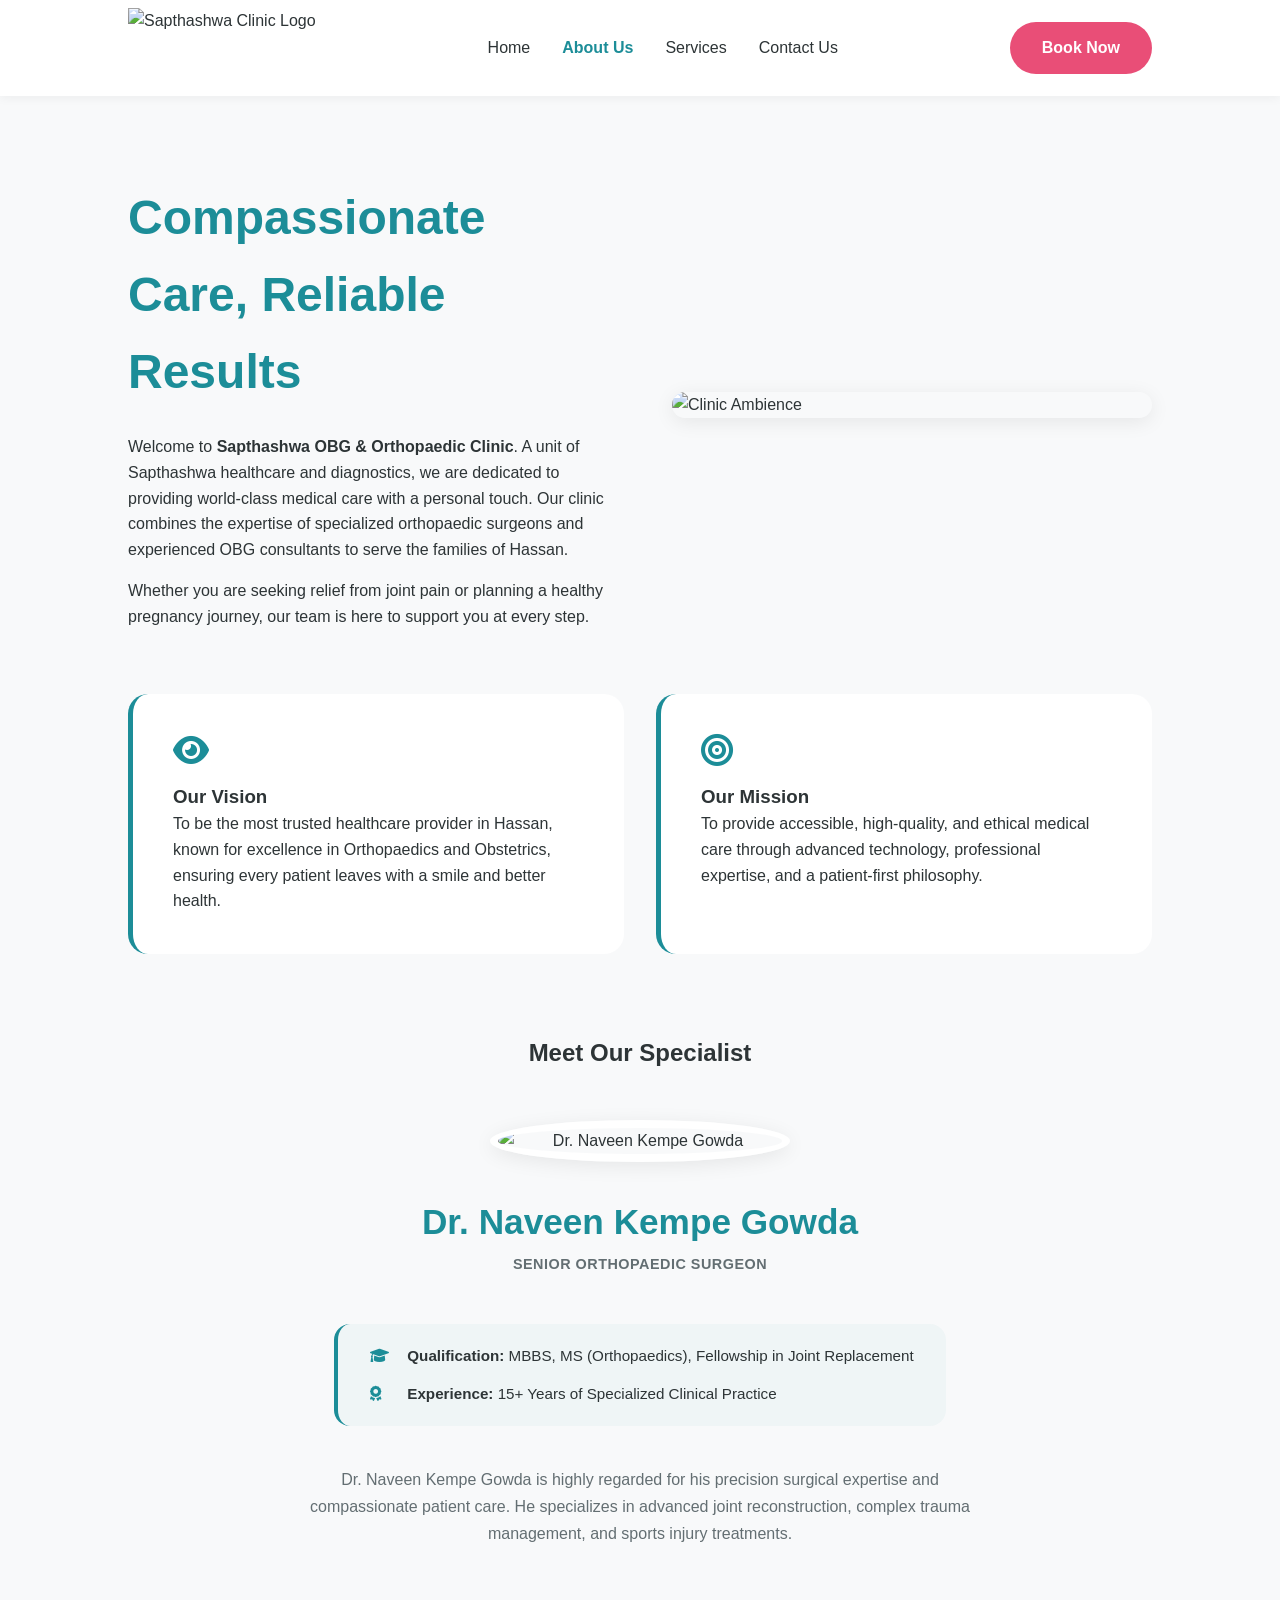
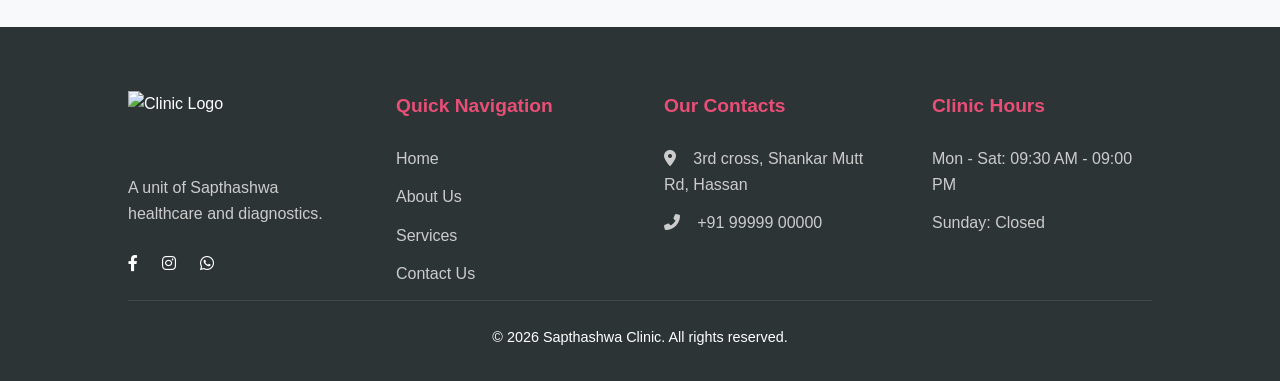
==== about.html @ f2c83adf "Add files via upload" ====
<!DOCTYPE html>
<html lang="en">
<head>
    <meta charset="UTF-8">
    <meta name="viewport" content="width=device-width, initial-scale=1.0">
    <title>About Us - Sapthashwa Clinic</title>
    <link rel="stylesheet" href="style.css">
    <link rel="stylesheet" href="https://cdnjs.cloudflare.com/ajax/libs/font-awesome/6.0.0/css/all.min.css">
</head>
<body>

    <nav class="navbar">
        <div class="logo">
            <img src="images/clinic_logo.jpeg" alt="Sapthashwa Clinic Logo">
        </div>
        <input type="checkbox" id="nav-toggle" class="nav-toggle-check">
        <label for="nav-toggle" class="nav-overlay"></label>
        <label for="nav-toggle" class="menu-toggle" aria-label="Toggle navigation">
            <span class="bar"></span>
            <span class="bar"></span>
            <span class="bar"></span>
        </label>
        <ul class="nav-links">
            <li><a href="index.html">Home</a></li>
            <li><a href="about.html" class="active">About Us</a></li>
            <li><a href="services.html">Services</a></li>
            <li><a href="contact.html">Contact Us</a></li>
            <li class="mobile-only"><a href="appointment.html" class="btn">Book Now</a></li>
        </ul>
        <a href="appointment.html" class="btn desktop-only">Book Now</a>
    </nav>

    <div class="about-page">
        <section class="about-hero">
            <div class="about-content">
                <h1 class="hero-title">Compassionate Care, Reliable Results</h1>
                <p>Welcome to <strong>Sapthashwa OBG & Orthopaedic Clinic</strong>. A unit of Sapthashwa healthcare and diagnostics, we are dedicated to providing world-class medical care with a personal touch. Our clinic combines the expertise of specialized orthopaedic surgeons and experienced OBG consultants to serve the families of Hassan.</p>
                <p style="margin-top: 1rem;">Whether you are seeking relief from joint pain or planning a healthy pregnancy journey, our team is here to support you at every step.</p>
            </div>
            <div class="about-image">
                <img src="images/hero.png" alt="Clinic Ambience">
            </div>
        </section>

        <section class="mission-vision">
            <div class="mv-card">
                <i class="fas fa-eye"></i>
                <h3>Our Vision</h3>
                <p>To be the most trusted healthcare provider in Hassan, known for excellence in Orthopaedics and Obstetrics, ensuring every patient leaves with a smile and better health.</p>
            </div>
            <div class="mv-card">
                <i class="fas fa-bullseye"></i>
                <h3>Our Mission</h3>
                <p>To provide accessible, high-quality, and ethical medical care through advanced technology, professional expertise, and a patient-first philosophy.</p>
            </div>
        </section>

        <section class="doctor-profile">
            <h2 class="doctor-heading">Meet Our Specialist</h2>
            <div class="doctor-profile-inner">
                <img src="images/doctor.webp" alt="Dr. Naveen Kempe Gowda" class="doctor-photo">
                <div class="doctor-info">
                    <h3 class="doctor-name">Dr. Naveen Kempe Gowda</h3>
                    <p style="font-weight: 600; color: var(--light-text); margin-bottom: 1.5rem; letter-spacing: 0.5px; text-transform: uppercase; font-size: 0.9rem;">Senior Orthopaedic Surgeon</p>
                    
                    <div class="doctor-details-box">
                        <p style="margin: 0; font-size: 0.95rem; color: var(--text-color);"><i class="fas fa-graduation-cap" style="color: var(--primary-color); margin-right: 0.8rem; width: 20px;"></i> <strong>Qualification:</strong> MBBS, MS (Orthopaedics), Fellowship in Joint Replacement</p>
                        <p style="margin: 0; font-size: 0.95rem; color: var(--text-color);"><i class="fas fa-award" style="color: var(--primary-color); margin-right: 0.8rem; width: 20px;"></i> <strong>Experience:</strong> 15+ Years of Specialized Clinical Practice</p>
                    </div>
                    
                    <p style="color: var(--light-text); max-width: 700px; margin: 1rem auto 0; line-height: 1.7; font-size: 1rem;">
                        Dr. Naveen Kempe Gowda is highly regarded for his precision surgical expertise and compassionate patient care. He specializes in advanced joint reconstruction, complex trauma management, and sports injury treatments.
                    </p>
                </div>
            </div>
        </section>
    </div>

    <!-- Footer -->
    <footer>
        <div class="footer-grid">
            <div class="footer-col" style="text-align: left;">
                <img src="images/clinic_logo.jpeg" alt="Clinic Logo" style="height: 60px; margin-bottom: 1.5rem;">
                <p>A unit of Sapthashwa healthcare and diagnostics.</p>
                <div style="margin-top: 1.5rem; display: flex; gap: 1.5rem;">
                    <a href="#" style="color: white;"><i class="fab fa-facebook-f"></i></a>
                    <a href="#" style="color: white;"><i class="fab fa-instagram"></i></a>
                    <a href="https://wa.me/919999900000" style="color: white;"><i class="fab fa-whatsapp"></i></a>
                </div>
            </div>
            <div class="footer-col">
                <h4>Quick Navigation</h4>
                <ul style="list-style: none; padding: 0;">
                    <li><a href="index.html" style="color: #ccc; text-decoration: none;">Home</a></li>
                    <li><a href="about.html" style="color: #ccc; text-decoration: none;">About Us</a></li>
                    <li><a href="services.html" style="color: #ccc; text-decoration: none;">Services</a></li>
                    <li><a href="contact.html" style="color: #ccc; text-decoration: none;">Contact Us</a></li>
                </ul>
            </div>
            <div class="footer-col">
                <h4>Our Contacts</h4>
                <p style="color: #ccc;"><i class="fas fa-map-marker-alt" style="margin-right: 0.8rem;"></i> 3rd cross, Shankar Mutt Rd, Hassan</p>
                <p style="color: #ccc;"><i class="fas fa-phone-alt" style="margin-right: 0.8rem;"></i> +91 99999 00000</p>
            </div>
            <div class="footer-col">
                <h4>Clinic Hours</h4>
                <p style="color: #ccc;">Mon - Sat: 09:30 AM - 09:00 PM</p>
                <p style="color: #ccc;">Sunday: Closed</p>
            </div>
        </div>
        <div class="footer-bottom">
            <p>&copy; 2026 Sapthashwa Clinic. All rights reserved.</p>
        </div>
    </footer>

</body>
</html>
---- style.css ----
:root {
    --primary-color: #1c8d98;
    --primary-dark: #146e77;
    --secondary-color: #e94e77;
    --secondary-dark: #c82e56;
    --text-color: #2d3436;
    --light-text: #636e72;
    --bg-color: #f8f9fa;
    --white: #ffffff;
    --shadow: 0 4px 20px rgba(0, 0, 0, 0.08);
    --glass-bg: rgba(255, 255, 255, 0.9);
}

* {
    margin: 0;
    padding: 0;
    box-sizing: border-box;
}

body {
    font-family: 'Inter', -apple-system, BlinkMacSystemFont, 'Segoe UI', Roboto, sans-serif;
    color: var(--text-color);
    line-height: 1.6;
    background-color: var(--bg-color);
    padding-top: 100px;
    overflow-x: hidden;
}

/* Make all images scale responsively by default */
img {
    max-width: 100%;
    height: auto;
    display: block;
}

/* Utility classes to replace inline fixed sizes */
.hero-title {
    color: var(--primary-color);
    font-size: 3rem;
    margin-bottom: 1.5rem;
}

.doctor-photo {
    width: 100%;
    max-width: 300px;
    height: auto;
    border-radius: 50%;
    object-fit: cover;
    border: 8px solid var(--white);
    box-shadow: var(--shadow);
}

.doctor-name {
    color: var(--primary-color);
    font-size: 2.2rem;
    font-weight: 700;
    margin-bottom: 0.2rem;
}

/* Navbar */
.navbar {
    display: flex;
    justify-content: space-between;
    align-items: center;
    padding: 0.5rem 10%;
    background: var(--white);
    position: fixed;
    top: 0;
    left: 0;
    width: 100%;
    z-index: 1000;
    box-shadow: 0 2px 10px rgba(0,0,0,0.05);
}

.logo img {
    height: 80px;
    width: auto;
    object-fit: contain;
}
/* keep logo as inline element so navbar alignment remains consistent */
.logo img {
    display: inline-block;
    vertical-align: middle;
}

.nav-links {
    display: flex;
    gap: 2rem;
    list-style: none;
}

.nav-links a {
    text-decoration: none;
    color: var(--text-color);
    font-weight: 500;
    transition: color 0.3s;
}

.nav-links a:hover {
    color: var(--primary-color);
}

.nav-links a.active {
    color: var(--primary-color);
    font-weight: 600;
}

/* Hero Section */
.hero {
    position: relative;
    height: 90vh;
    display: flex;
    align-items: center;
    padding: 0 10%;
    overflow: hidden;
}

.hero-slider {
    position: absolute;
    top: 0;
    left: 0;
    width: 100%;
    height: 100%;
    z-index: -1;
}

/* Pure CSS Hero Slider */
.hero-slider img {
    position: absolute;
    width: 100%;
    height: 100%;
    object-fit: cover;
    opacity: 0;
    animation: cssSlider 12s infinite;
}

.hero-slider img:nth-child(1) { animation-delay: 0s; }
.hero-slider img:nth-child(2) { animation-delay: 4s; }
.hero-slider img:nth-child(3) { animation-delay: 8s; }

@keyframes cssSlider {
    0% { opacity: 0; }
    8% { opacity: 1; }
    33% { opacity: 1; }
    41% { opacity: 0; }
    100% { opacity: 0; }
}

.hero-overlay {
    position: absolute;
    top: 0;
    left: 0;
    width: 100%;
    height: 100%;
    background: linear-gradient(90deg, rgba(255,255,255,0.9) 30%, rgba(255,255,255,0.2) 100%);
    z-index: 0;
}

.hero-content {
    position: relative;
    z-index: 1;
    max-width: 600px;
}

.hero-content h1 {
    font-size: 3.5rem;
    color: var(--primary-color);
    margin-bottom: 2rem;
    line-height: 1.2;
}

.hero-btns {
    display: flex;
    gap: 1.5rem;
}

/* Removed Appointment Modal Logic as it's now a separate page */

.form-group {
    margin-bottom: 1rem;
}

.form-group label {
    display: block;
    margin-bottom: 0.3rem;
    font-weight: 500;
}

.form-group input, .form-group select {
    width: 100%;
    padding: 0.8rem;
    border: 1px solid #ddd;
    border-radius: 8px;
    outline: none;
    transition: border-color 0.3s;
}

.form-group input:focus {
    border-color: var(--primary-color);
}

.btn {
    display: inline-block;
    padding: 0.8rem 2rem;
    background: var(--secondary-color);
    color: var(--white);
    text-decoration: none;
    border-radius: 50px;
    font-weight: 600;
    transition: all 0.3s;
    border: none;
    cursor: pointer;
}

.btn:hover {
    background: var(--secondary-dark);
    transform: translateY(-2px);
    box-shadow: 0 5px 15px rgba(233, 78, 119, 0.3);
}

/* Service Cards */
.services-section {
    padding: 5rem 10%;
    text-align: center;
}

.services-grid {
    display: grid;
    grid-template-columns: repeat(auto-fit, minmax(300px, 1fr));
    gap: 2rem;
    margin-top: 3rem;
}

.service-card {
    background: var(--white);
    padding: 0;
    border-radius: 20px;
    box-shadow: var(--shadow);
    transition: all 0.5s ease;
    cursor: pointer;
    text-align: left;
    overflow: hidden;
    position: relative;
}

.service-img {
    width: 100%;
    height: 200px;
    object-fit: cover;
}

.service-content {
    padding: 1.5rem;
}

.service-details {
    max-height: 0;
    opacity: 0;
    overflow: hidden;
    transition: all 0.5s ease;
}

.service-card:hover .service-details {
    max-height: 200px;
    opacity: 1;
    margin-top: 1rem;
}

.service-card:hover {
    transform: translateY(-10px);
    box-shadow: 0 15px 30px rgba(0, 0, 0, 0.12);
}

.service-icon {
    width: 60px;
    height: 60px;
    background: rgba(28, 141, 152, 0.1);
    border-radius: 12px;
    display: flex;
    align-items: center;
    justify-content: center;
    margin-bottom: 1.5rem;
    color: var(--primary-color);
    font-size: 1.5rem;
}

/* About Section */
.about-page {
    padding: 5rem 10%;
}

.about-hero {
    display: grid;
    grid-template-columns: 1fr 1fr;
    gap: 4rem;
    align-items: center;
}

.about-image img {
    width: 100%;
    border-radius: 30px;
    box-shadow: var(--shadow);
}

.mission-vision {
    display: grid;
    grid-template-columns: 1fr 1fr;
    gap: 2rem;
    margin-top: 4rem;
}

.mv-card {
    background: var(--white);
    padding: 2.5rem;
    border-radius: 20px;
    border-left: 5px solid var(--primary-color);
    transition: all 0.5s cubic-bezier(0.4, 0, 0.2, 1);
}

.mv-card:hover {
    transform: scale(1.05);
    background: var(--primary-color);
    color: var(--white);
}

.mv-card:hover i {
    color: var(--white);
}

.mv-card i {
    font-size: 2rem;
    margin-bottom: 1rem;
    color: var(--primary-color);
    transition: color 0.3s;
}

/* Chatbot */
.chatbot-container {
    position: fixed;
    bottom: 20px;
    right: 20px;
    z-index: 2000;
}

/* Pure CSS Chatbot Toggle */
#chat-toggle-check {
    display: none;
}

.chat-label {
    width: 60px;
    height: 60px;
    background: var(--primary-color);
    color: var(--white);
    border-radius: 50%;
    display: flex;
    align-items: center;
    justify-content: center;
    font-size: 1.5rem;
    cursor: pointer;
    box-shadow: 0 5px 20px rgba(0,0,0,0.2);
    transition: transform 0.3s;
}

.chat-label:hover {
    transform: scale(1.1);
}

.chat-window {
    position: absolute;
    bottom: 80px;
    right: 0;
    width: 350px;
    height: 450px;
    background: var(--white);
    border-radius: 20px;
    box-shadow: var(--shadow);
    display: none; /* Default hidden */
    flex-direction: column;
    overflow: hidden;
    animation: slideUp 0.3s ease-out;
}

@keyframes slideUp {
    from { transform: translateY(20px); opacity: 0; }
    to { transform: translateY(0); opacity: 1; }
}

#chat-toggle-check:checked ~ .chat-window {
    display: flex;
}

.chat-header {
    background: var(--primary-color);
    color: var(--white);
    padding: 1rem;
    display: flex;
    justify-content: space-between;
    align-items: center;
}

.chat-messages {
    flex: 1;
    padding: 1rem;
    overflow-y: auto;
    background: #f0f2f5;
}

.message {
    margin-bottom: 1rem;
    padding: 0.8rem;
    border-radius: 12px;
    max-width: 80%;
}

.bot-msg {
    background: var(--white);
    align-self: flex-start;
}

.user-msg {
    background: var(--primary-color);
    color: var(--white);
    align-self: flex-end;
    margin-left: auto;
}

.chat-input {
    padding: 1rem;
    display: flex;
    gap: 0.5rem;
    border-top: 1px solid #eee;
}

.chat-input input {
    flex: 1;
    padding: 0.5rem;
    border: 1px solid #ddd;
    border-radius: 5px;
}

/* Footer */
footer {
    background: #2d3436;
    color: var(--white);
    padding: 4rem 10% 2rem;
}

.footer-grid {
    display: grid;
    grid-template-columns: repeat(auto-fit, minmax(200px, 1fr));
    gap: 3rem;
    align-items: start;
    text-align: left;
}

.footer-col h4 {
    color: var(--secondary-color);
    margin-bottom: 1.5rem;
    font-size: 1.2rem;
}

.footer-col p {
    color: #ccc;
    margin-bottom: 0.8rem;
}

.footer-col li {
    margin-bottom: 0.8rem;
}

.footer-bottom {
    text-align: center;
    padding-top: 25px;
    border-top: 1px solid rgba(255,255,255,0.1);
    font-size: 0.9rem;
}

/* Navigation desktop/mobile classes */
.desktop-only {
    display: inline-block;
}
.mobile-only {
    display: none;
}

.nav-toggle-check {
    display: none;
}

.nav-overlay {
    position: fixed;
    top: 80px;
    left: 0;
    width: 100vw;
    height: calc(100vh - 80px);
    background: rgba(0, 0, 0, 0.4);
    backdrop-filter: blur(4px);
    z-index: 998;
    cursor: pointer;
    opacity: 0;
    visibility: hidden;
    transition: opacity 0.3s ease, visibility 0.3s ease;
    pointer-events: none;
}

.menu-toggle {
    display: none;
    flex-direction: column;
    justify-content: space-between;
    width: 28px;
    height: 20px;
    background: transparent;
    border: none;
    cursor: pointer;
    padding: 0;
    z-index: 1005;
}

.menu-toggle .bar {
    height: 3px;
    width: 100%;
    background-color: var(--text-color);
    border-radius: 4px;
    transition: all 0.3s cubic-bezier(0.25, 0.8, 0.25, 1);
}

/* Form Layout Classes */
.form-row {
    display: grid;
    gap: 2rem;
    margin-top: 1.5rem;
}
.form-row-2 {
    grid-template-columns: 1fr 1fr;
}
.form-row-3 {
    grid-template-columns: 1fr 1fr 1fr;
}

/* Contact Layout Classes */
.contact-grid {
    grid-template-columns: 1fr 1.5fr;
}

/* Doctor Details Info Box with Hover Effect */
.doctor-details-box {
    margin: 1.5rem 0;
    display: inline-flex;
    flex-direction: column;
    align-items: flex-start;
    text-align: left;
    gap: 0.8rem;
    background: rgba(28, 141, 152, 0.04);
    padding: 1.25rem 2rem;
    border-radius: 16px;
    border-left: 4px solid var(--primary-color);
    transition: all 0.3s cubic-bezier(0.4, 0, 0.2, 1);
}

.doctor-details-box:hover {
    transform: translateY(-3px);
    box-shadow: 0 10px 25px rgba(28, 141, 152, 0.08);
    background: rgba(28, 141, 152, 0.07);
    border-left-color: var(--secondary-color);
}

/* Doctor profile layout moved from inline styles */
.doctor-profile {
    margin-top: 5rem;
    text-align: center;
}

.doctor-heading {
    margin-bottom: 3rem;
}

.doctor-profile-inner {
    display: flex;
    flex-direction: column;
    align-items: center;
    gap: 2rem;
}

.doctor-info {
    max-width: 800px;
}

/* Responsive */
@media (max-width: 768px) {
    .desktop-only {
        display: none !important;
    }
    .mobile-only {
        display: block !important;
    }
    
    .menu-toggle {
        display: flex;
    }
    
    .navbar {
        padding: 1rem 5%;
        height: 80px;
    }

    /* Ensure navbar items stay aligned on small screens */
    .navbar {
        align-items: center;
    }

    .logo {
        display: flex;
        align-items: center;
        gap: 0.5rem;
    }

    /* push hamburger to the right for consistent alignment */
    .menu-toggle {
        margin-left: auto;
        display: flex;
        align-items: center;
    }
    
    body {
        padding-top: 80px !important;
    }
    
    .logo img {
        height: 50px;
    }
    
    .nav-links {
        position: fixed;
        top: 80px;
        right: -100%;
        width: 80%;
        max-width: 320px;
        height: calc(100vh - 80px);
        background: var(--white);
        box-shadow: -5px 0 15px rgba(0,0,0,0.05);
        flex-direction: column;
        align-items: center;
        justify-content: flex-start;
        padding: 3rem 2rem;
        gap: 2rem;
        transition: right 0.4s cubic-bezier(0.25, 0.8, 0.25, 1);
        z-index: 999;
    }
    
    /* Toggle Checkbox selectors for Mobile Nav Menu */
    .nav-toggle-check:checked ~ .nav-links {
        right: 0;
    }
    
    .nav-toggle-check:checked ~ .nav-overlay {
        opacity: 1;
        visibility: visible;
        pointer-events: auto;
    }
    
    /* Hamburger to X animation */
    .nav-toggle-check:checked ~ .menu-toggle .bar:nth-child(1) {
        transform: translateY(8px) rotate(45deg);
    }
    
    .nav-toggle-check:checked ~ .menu-toggle .bar:nth-child(2) {
        opacity: 0;
        transform: translateX(-10px);
    }
    
    .nav-toggle-check:checked ~ .menu-toggle .bar:nth-child(3) {
        transform: translateY(-9px) rotate(-45deg);
    }
    
    .nav-links li {
        width: 100%;
        text-align: center;
    }
    
    .nav-links a {
        display: block;
        font-size: 1.2rem;
        padding: 0.5rem 0;
    }
    
    .nav-links .mobile-only .btn {
        margin-top: 1rem;
        display: inline-block;
        width: 100%;
        text-align: center;
    }

    /* Hero Section Stacking for Mobile */
    .hero {
        display: flex;
        flex-direction: column;
        height: auto;
        min-height: auto;
        padding: 0;
        background: var(--bg-color);
        overflow: visible;
    }
    
    .hero-slider {
        position: relative;
        width: 100%;
        height: 300px;
        order: 1;
        z-index: 1;
    }
    
    .hero-slider img {
        position: absolute;
        width: 100%;
        height: 100%;
        object-fit: cover;
    }
    
    .hero-overlay {
        display: none;
    }
    
    .hero-content {
        order: 2;
        padding: 3rem 5% 4rem;
        max-width: 100%;
        text-align: center;
    }
    
    .hero-content h1 {
        font-size: 2.2rem;
        margin-bottom: 1.5rem;
        line-height: 1.3;
    }
    
    .hero-content p {
        font-size: 1.1rem !important;
        margin-bottom: 2rem !important;
    }

    .hero-btns {
        justify-content: center;
    }

    .hero-btns .btn {
        font-size: 1rem !important;
        padding: 0.8rem 1.5rem !important;
    }

    /* About Section */
    .about-page {
        padding: 3rem 5%;
    }
    
    .about-hero {
        grid-template-columns: 1fr;
        gap: 2rem;
    }
    
    .mission-vision {
        grid-template-columns: 1fr;
        gap: 1.5rem;
        margin-top: 2rem;
    }

    .mv-card {
        padding: 1.8rem;
    }

    .doctor-profile {
        margin-top: 3rem !important;
    }

    .doctor-profile h2 {
        margin-bottom: 2rem !important;
        font-size: 1.8rem;
    }

    .doctor-profile img {
        width: 220px !important;
        height: 220px !important;
    }

    .doctor-details-box {
        display: flex;
        padding: 1rem 1.25rem;
        width: 100%;
    }

    /* Services Section */
    .services-section {
        padding: 3rem 5%;
    }

    .services-grid {
        grid-template-columns: repeat(auto-fit, minmax(280px, 1fr));
        gap: 1.5rem;
        margin-top: 2rem;
    }

    /* Form Rows */
    .form-row-2, .form-row-3 {
        grid-template-columns: 1fr;
        gap: 1.2rem;
    }

    .appointment-card {
        padding: 1.5rem !important;
        border-radius: 20px !important;
    }

    .appointment-card h1 {
        font-size: 1.8rem;
        margin-bottom: 0.5rem !important;
    }

    .appointment-card p {
        margin-bottom: 2rem !important;
    }

    /* Contact Grid */
    .contact-grid {
        grid-template-columns: 1fr;
        gap: 2rem;
    }

    .map-container {
        height: 300px !important;
    }

    /* Footer */
    footer {
        padding: 3rem 5% 1.5rem;
    }

    .footer-grid {
        grid-template-columns: 1fr;
        gap: 2rem;
    }

    /* Center footer content on mobile for better alignment */
    footer, .footer-grid, .footer-col {
        text-align: center;
    }

    .footer-col img {
        margin: 0 auto 1rem;
        height: 60px;
    }
}

@media (max-width: 576px) {
    .hero-btns {
        flex-direction: column;
        gap: 1rem;
        align-items: center;
    }

    .hero-btns .btn {
        width: 100%;
        max-width: 320px;
        text-align: center;
    }
}

@media (max-width: 480px) {
    .hero-content h1 {
        font-size: 1.8rem;
    }

    /* Chatbot window width on extra small devices */
    .chat-window {
        width: calc(100vw - 40px);
        height: 400px;
    }
}
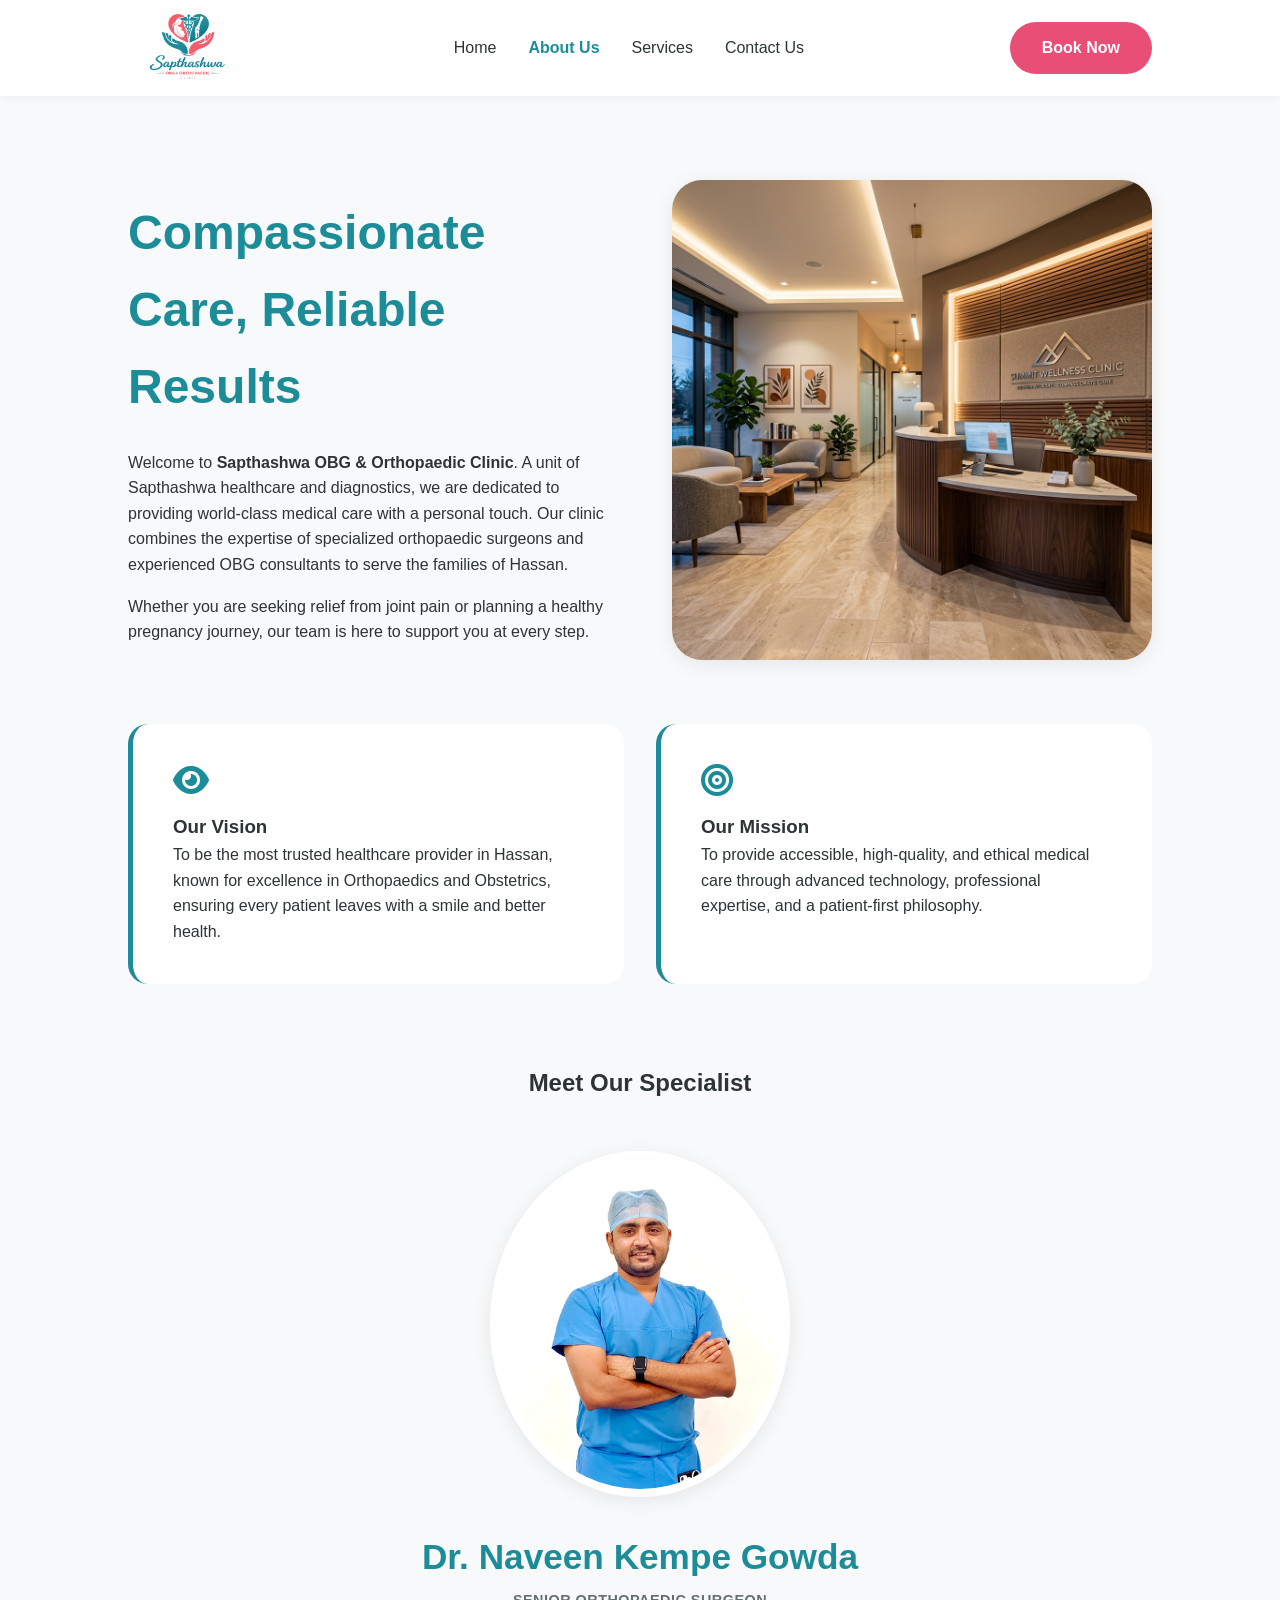
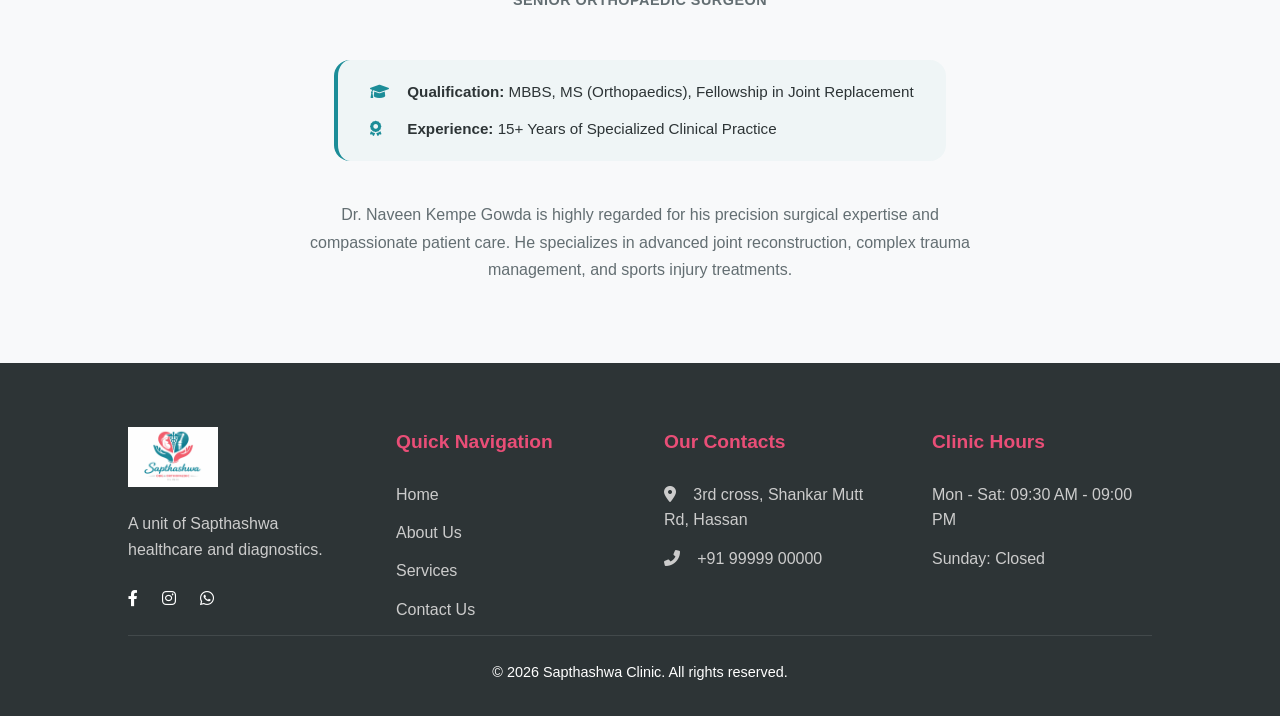
==== commit a5e45311: "Update about.html" ====
--- a/about.html
+++ b/about.html
@@ -11,7 +11,7 @@
 
     <nav class="navbar">
         <div class="logo">
-            <img src="images/clinic_logo.jpeg" alt="Sapthashwa Clinic Logo">
+            <img src="clinic_logo.jpeg" alt="Sapthashwa Clinic Logo">
         </div>
         <input type="checkbox" id="nav-toggle" class="nav-toggle-check">
         <label for="nav-toggle" class="nav-overlay"></label>
@@ -38,7 +38,7 @@
                 <p style="margin-top: 1rem;">Whether you are seeking relief from joint pain or planning a healthy pregnancy journey, our team is here to support you at every step.</p>
             </div>
             <div class="about-image">
-                <img src="images/hero.png" alt="Clinic Ambience">
+                <img src="hero.png" alt="Clinic Ambience">
             </div>
         </section>
 
@@ -58,7 +58,7 @@
         <section class="doctor-profile">
             <h2 class="doctor-heading">Meet Our Specialist</h2>
             <div class="doctor-profile-inner">
-                <img src="images/doctor.webp" alt="Dr. Naveen Kempe Gowda" class="doctor-photo">
+                <img src="doctor.webp" alt="Dr. Naveen Kempe Gowda" class="doctor-photo">
                 <div class="doctor-info">
                     <h3 class="doctor-name">Dr. Naveen Kempe Gowda</h3>
                     <p style="font-weight: 600; color: var(--light-text); margin-bottom: 1.5rem; letter-spacing: 0.5px; text-transform: uppercase; font-size: 0.9rem;">Senior Orthopaedic Surgeon</p>
@@ -80,7 +80,7 @@
     <footer>
         <div class="footer-grid">
             <div class="footer-col" style="text-align: left;">
-                <img src="images/clinic_logo.jpeg" alt="Clinic Logo" style="height: 60px; margin-bottom: 1.5rem;">
+                <img src="clinic_logo.jpeg" alt="Clinic Logo" style="height: 60px; margin-bottom: 1.5rem;">
                 <p>A unit of Sapthashwa healthcare and diagnostics.</p>
                 <div style="margin-top: 1.5rem; display: flex; gap: 1.5rem;">
                     <a href="#" style="color: white;"><i class="fab fa-facebook-f"></i></a>
